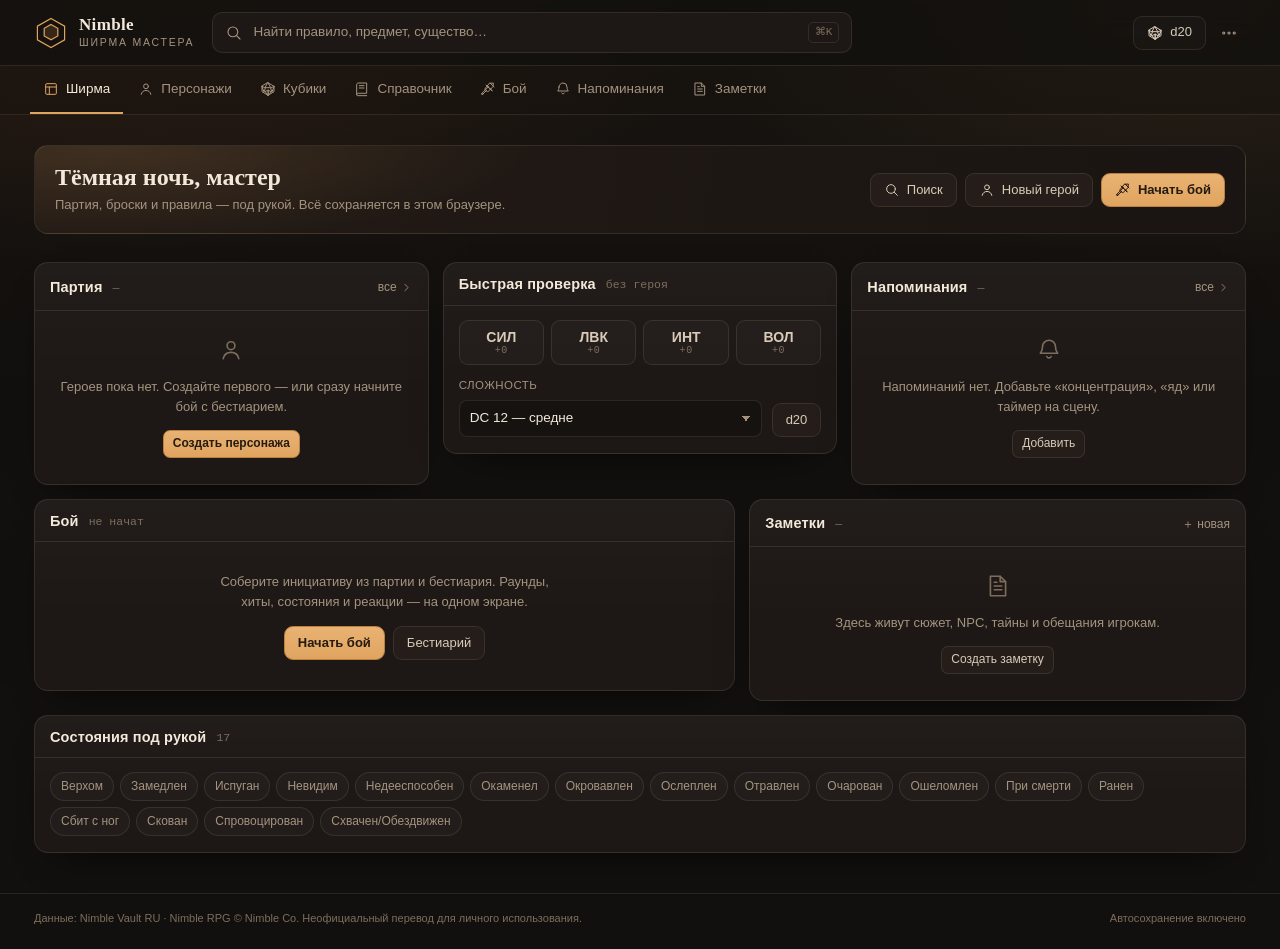
==== nimble-shirma/index.html @ 3bf415f1 "Ширма мастера Nimble: персонажи, кубики, справочник, бой, напоминания и заметки Справочник собран из" ====
<!DOCTYPE html>
<html lang="ru">
<head>
<meta charset="utf-8">
<meta name="viewport" content="width=device-width, initial-scale=1">
<title>Nimble — ширма мастера</title>
<meta name="description" content="Ширма мастера для Nimble RPG: персонажи, броски, справочник, бестиарий, трекер боя, напоминания и заметки.">
<link rel="stylesheet" href="styles.css">
</head>
<body>
<svg class="sprite" aria-hidden="true" focusable="false">
  <symbol id="i-screen" viewBox="0 0 24 24"><path d="M4 5.5A1.5 1.5 0 0 1 5.5 4h13A1.5 1.5 0 0 1 20 5.5v13a1.5 1.5 0 0 1-1.5 1.5h-13A1.5 1.5 0 0 1 4 18.5zM4 9h16M9.5 9v10"/></symbol>
  <symbol id="i-user" viewBox="0 0 24 24"><circle cx="12" cy="8" r="3.6"/><path d="M4.8 20c.7-3.7 3.6-5.8 7.2-5.8s6.5 2.1 7.2 5.8"/></symbol>
  <symbol id="i-d20" viewBox="0 0 24 24"><path d="M12 2.6 21 8v8l-9 5.4L3 16V8z"/><path d="m12 2.6 4 7.4H8zM3 8l5 2.6L6.4 16zM21 8l-5 2.6L17.6 16zM12 21.4V13.6l4.4 2.4zM12 21.4 7.6 16 12 13.6z"/></symbol>
  <symbol id="i-book" viewBox="0 0 24 24"><path d="M4 5.2C4 4 5 3 6.2 3H19v15.4H6.2C5 18.4 4 19.4 4 20.6zM4 20.6C4 21.5 5 22 6 22h13"/><path d="M8 7h7M8 10.5h7"/></symbol>
  <symbol id="i-swords" viewBox="0 0 24 24"><path d="m4 20 6-6M4 20H2.6v-1.4L13 8.2M14.6 3.4 20 3l-.4 5.4-8.2 8.2-4-4z"/><path d="m14 10 4 4M9.6 14.4l-4 4M4 20l-1.4-1.4"/><path d="m9 6 9 9M15 3l6 6"/></symbol>
  <symbol id="i-bell" viewBox="0 0 24 24"><path d="M6 9a6 6 0 1 1 12 0c0 4 1.6 5.4 2 6H4c.4-.6 2-2 2-6z"/><path d="M10 18a2.2 2.2 0 0 0 4 0"/></symbol>
  <symbol id="i-note" viewBox="0 0 24 24"><path d="M5 3h9l5 5v13H5z"/><path d="M14 3v5h5M8.5 12h7M8.5 15.5h7M8.5 8.5H11"/></symbol>
  <symbol id="i-search" viewBox="0 0 24 24"><circle cx="10.5" cy="10.5" r="6.5"/><path d="m15.4 15.4 4.6 4.6"/></symbol>
  <symbol id="i-plus" viewBox="0 0 24 24"><path d="M12 5v14M5 12h14"/></symbol>
  <symbol id="i-close" viewBox="0 0 24 24"><path d="m6 6 12 12M18 6 6 18"/></symbol>
  <symbol id="i-chevron" viewBox="0 0 24 24"><path d="m9 6 6 6-6 6"/></symbol>
  <symbol id="i-dots" viewBox="0 0 24 24"><circle cx="5" cy="12" r="1.4"/><circle cx="12" cy="12" r="1.4"/><circle cx="19" cy="12" r="1.4"/></symbol>
  <symbol id="i-trash" viewBox="0 0 24 24"><path d="M4 7h16M9 7V4h6v3M6 7l1 13h10l1-13M10 11v5M14 11v5"/></symbol>
  <symbol id="i-check" viewBox="0 0 24 24"><path d="m4 12.5 5 5L20 6.5"/></symbol>
  <symbol id="i-edit" viewBox="0 0 24 24"><path d="m4 20 4.5-1 10-10-3.5-3.5-10 10zM14 5l3.5 3.5"/></symbol>
  <symbol id="i-shield" viewBox="0 0 24 24"><path d="M12 3 20 6v6c0 5-3.6 7.9-8 9-4.4-1.1-8-4-8-9V6z"/></symbol>
  <symbol id="i-heart" viewBox="0 0 24 24"><path d="M12 20S4 14.6 4 9.4A4.4 4.4 0 0 1 12 6a4.4 4.4 0 0 1 8 3.4C20 14.6 12 20 12 20z"/></symbol>
  <symbol id="i-bolt" viewBox="0 0 24 24"><path d="m13 2-8 12h6l-1 8 9-13h-6z"/></symbol>
  <symbol id="i-menu" viewBox="0 0 24 24"><path d="M4 7h16M4 12h16M4 17h16"/></symbol>
</svg>

<div class="app">
  <header class="topbar">
    <div class="brand">
      <span class="brand-mark" aria-hidden="true">
        <svg viewBox="0 0 40 40"><path d="M20 3 36 12v16L20 37 4 28V12z"/><path d="m20 10 8 4.5v9L20 28l-8-4.5v-9z"/></svg>
      </span>
      <span class="brand-text">
        <strong>Nimble</strong>
        <em>ширма мастера</em>
      </span>
    </div>

    <button class="search-trigger" id="searchTrigger" type="button">
      <svg class="ico" aria-hidden="true"><use href="#i-search"/></svg>
      <span>Найти правило, предмет, существо…</span>
      <kbd>⌘K</kbd>
    </button>

    <div class="top-actions">
      <button class="btn btn-quiet" id="quickD20" type="button" title="Быстрый d20">
        <svg class="ico" aria-hidden="true"><use href="#i-d20"/></svg>
        <span>d20</span>
      </button>
      <div class="menu-wrap">
        <button class="icon-btn" id="dataMenuBtn" type="button" aria-label="Данные и настройки" aria-expanded="false">
          <svg class="ico" aria-hidden="true"><use href="#i-dots"/></svg>
        </button>
        <div class="menu" id="dataMenu" hidden>
          <button type="button" data-action="export">Экспорт всех данных</button>
          <button type="button" data-action="import">Импорт из файла</button>
          <button type="button" data-action="print">Печать ширмы</button>
          <hr>
          <button type="button" class="danger" data-action="reset">Сбросить всё</button>
          <p class="menu-hint">Данные хранятся только в этом браузере.</p>
        </div>
      </div>
    </div>
  </header>

  <nav class="tabs" id="tabs" aria-label="Разделы ширмы">
    <button class="tab is-active" data-tab="screen" type="button"><svg class="ico" aria-hidden="true"><use href="#i-screen"/></svg><span>Ширма</span></button>
    <button class="tab" data-tab="chars" type="button"><svg class="ico" aria-hidden="true"><use href="#i-user"/></svg><span>Персонажи</span></button>
    <button class="tab" data-tab="dice" type="button"><svg class="ico" aria-hidden="true"><use href="#i-d20"/></svg><span>Кубики</span></button>
    <button class="tab" data-tab="ref" type="button"><svg class="ico" aria-hidden="true"><use href="#i-book"/></svg><span>Справочник</span></button>
    <button class="tab" data-tab="combat" type="button"><svg class="ico" aria-hidden="true"><use href="#i-swords"/></svg><span>Бой</span><span class="tab-badge" id="combatBadge" hidden></span></button>
    <button class="tab" data-tab="reminders" type="button"><svg class="ico" aria-hidden="true"><use href="#i-bell"/></svg><span>Напоминания</span><span class="tab-badge" id="remBadge" hidden></span></button>
    <button class="tab" data-tab="notes" type="button"><svg class="ico" aria-hidden="true"><use href="#i-note"/></svg><span>Заметки</span></button>
  </nav>

  <main class="view" id="view"></main>

  <footer class="footer">
    <span>Данные: Nimble Vault RU · Nimble RPG © Nimble Co. Неофициальный перевод для личного использования.</span>
    <span id="saveState">Автосохранение включено</span>
  </footer>
</div>

<div class="drawer" id="drawer" hidden>
  <div class="drawer-scrim" data-close-drawer></div>
  <aside class="drawer-panel" role="dialog" aria-modal="true" aria-labelledby="drawerTitle">
    <button class="icon-btn drawer-close" type="button" aria-label="Закрыть" data-close-drawer><svg class="ico" aria-hidden="true"><use href="#i-close"/></svg></button>
    <div class="drawer-body" id="drawerBody"></div>
  </aside>
</div>

<div class="modal-root" id="modalRoot" hidden></div>

<div class="palette" id="palette" hidden>
  <div class="palette-scrim" data-close-palette></div>
  <div class="palette-box" role="dialog" aria-modal="true" aria-label="Поиск по ширме">
    <div class="palette-input">
      <svg class="ico" aria-hidden="true"><use href="#i-search"/></svg>
      <input id="paletteInput" type="search" aria-label="Поиск по ширме" placeholder="Правило, предмет, существо, заклинание, заметка…" autocomplete="off" spellcheck="false">
      <kbd>Esc</kbd>
    </div>
    <div class="palette-results" id="paletteResults"></div>
    <div class="palette-foot"><span>↑↓ — выбор</span><span>Enter — открыть</span><span>Esc — закрыть</span></div>
  </div>
</div>

<div class="toasts" id="toasts" aria-live="polite" aria-atomic="false"></div>

<input type="file" id="importFile" accept="application/json,.json" hidden>

<script src="data-ru.js"></script>
<script src="app-core.js"></script>
<script src="app-screen.js"></script>
<script src="app-chars.js"></script>
<script src="app-ref.js"></script>
<script src="app-combat.js"></script>
<script src="app-extra.js"></script>
<script src="app-init.js"></script>
</body>
</html>
---- nimble-shirma/styles.css ----
:root {
  --bg: #12100e;
  --bg-2: #17130f;
  --panel: #1d1815;
  --panel-2: #241d19;
  --panel-3: #2b231e;
  --line: rgba(243, 223, 194, .10);
  --line-strong: rgba(243, 223, 194, .20);
  --ink: #f3e9da;
  --ink-2: #d9cbb8;
  --muted: #a4937f;
  --dim: #7d6d5c;
  --amber: #e0a45f;
  --amber-soft: #f0c38c;
  --amber-dim: rgba(224, 164, 95, .14);
  --ember: #c9683d;
  --green: #93b173;
  --red: #d96a5f;
  --blue: #83a9c9;
  --violet: #a990c9;
  --radius: 14px;
  --radius-sm: 9px;
  --shadow: 0 18px 40px -24px rgba(0, 0, 0, .9);
  --serif: "Iowan Old Style", "Palatino Linotype", Palatino, Georgia, "Times New Roman", serif;
  --sans: -apple-system, BlinkMacSystemFont, "Segoe UI", Roboto, "Helvetica Neue", Arial, sans-serif;
  --mono: "SF Mono", ui-monospace, Menlo, Consolas, monospace;
}

* { box-sizing: border-box; }
[hidden] { display: none !important; }
html { color-scheme: dark; }
body {
  margin: 0;
  min-height: 100vh;
  background:
    radial-gradient(1100px 600px at 12% -10%, rgba(201, 104, 61, .16), transparent 60%),
    radial-gradient(900px 500px at 92% 0%, rgba(224, 164, 95, .10), transparent 55%),
    linear-gradient(180deg, var(--bg-2), var(--bg) 40%);
  color: var(--ink);
  font: 15px/1.55 var(--sans);
  -webkit-font-smoothing: antialiased;
}
body::before {
  content: "";
  position: fixed;
  inset: 0;
  pointer-events: none;
  opacity: .35;
  background-image:
    repeating-linear-gradient(0deg, rgba(255, 255, 255, .014) 0 1px, transparent 1px 3px),
    repeating-linear-gradient(90deg, rgba(255, 255, 255, .010) 0 1px, transparent 1px 4px);
  z-index: 0;
}
.sprite { position: absolute; width: 0; height: 0; overflow: hidden; }
.ico { width: 18px; height: 18px; fill: none; stroke: currentColor; stroke-width: 1.5; stroke-linecap: round; stroke-linejoin: round; flex: 0 0 auto; }
svg.sprite { display: none; }

button, input, select, textarea { font: inherit; color: inherit; }
button { cursor: pointer; }
a { color: var(--amber-soft); }
::selection { background: rgba(224, 164, 95, .30); }
:focus-visible { outline: 2px solid var(--amber); outline-offset: 2px; }

.app { position: relative; z-index: 1; min-height: 100vh; display: flex; flex-direction: column; }

/* ---------- Top bar ---------- */
.topbar {
  position: sticky; top: 0; z-index: 40;
  display: flex; align-items: center; gap: 18px;
  padding: 12px clamp(14px, 3vw, 34px);
  background: rgba(18, 16, 14, .82);
  border-bottom: 1px solid var(--line);
  backdrop-filter: blur(14px);
}
.brand { display: flex; align-items: center; gap: 11px; min-width: 0; }
.brand-mark { width: 34px; height: 34px; color: var(--amber); flex: 0 0 auto; }
.brand-mark svg { width: 100%; height: 100%; fill: none; stroke: currentColor; stroke-width: 1.4; }
.brand-mark svg path:last-child { fill: rgba(224, 164, 95, .16); }
.brand-text { display: flex; flex-direction: column; line-height: 1.1; }
.brand-text strong { font: 600 17px/1 var(--serif); letter-spacing: .02em; }
.brand-text em { font-style: normal; font-size: 10.5px; letter-spacing: .17em; text-transform: uppercase; color: var(--muted); margin-top: 4px; }

.search-trigger {
  display: flex; align-items: center; gap: 10px;
  flex: 1 1 420px; max-width: 640px;
  padding: 9px 12px;
  background: var(--panel); border: 1px solid var(--line); border-radius: 10px;
  color: var(--muted); text-align: left;
  transition: border-color .16s, background .16s;
}
.search-trigger:hover { border-color: var(--line-strong); background: var(--panel-2); color: var(--ink-2); }
.search-trigger span { flex: 1; overflow: hidden; text-overflow: ellipsis; white-space: nowrap; font-size: 13.5px; }
.search-trigger kbd, .palette-input kbd {
  font: 11px/1 var(--mono); color: var(--dim);
  border: 1px solid var(--line); border-radius: 5px; padding: 4px 6px;
}
.top-actions { display: flex; align-items: center; gap: 6px; margin-left: auto; }

/* ---------- Tabs ---------- */
.tabs {
  display: flex; gap: 2px;
  padding: 0 clamp(10px, 3vw, 30px);
  border-bottom: 1px solid var(--line);
  background: rgba(23, 19, 15, .5);
  overflow-x: auto;
  scrollbar-width: none;
}
.tabs::-webkit-scrollbar { display: none; }
.tab {
  position: relative;
  display: inline-flex; align-items: center; gap: 7px;
  padding: 13px 13px 12px;
  background: none; border: 0; border-bottom: 2px solid transparent;
  color: var(--muted); font-size: 13.5px; white-space: nowrap;
}
.tab .ico { width: 16px; height: 16px; }
.tab:hover { color: var(--ink-2); }
.tab.is-active { color: var(--ink); border-bottom-color: var(--amber); }
.tab.is-active .ico { color: var(--amber); }
.tab-badge {
  min-width: 17px; height: 17px; padding: 0 5px;
  display: inline-grid; place-items: center;
  font: 10.5px/1 var(--mono); color: #22180f;
  background: var(--amber); border-radius: 999px;
}

/* ---------- Layout ---------- */
.view { flex: 1; width: 100%; max-width: 1480px; margin: 0 auto; padding: clamp(16px, 2.4vw, 30px) clamp(14px, 3vw, 34px) 40px; }
.page-head { display: flex; align-items: flex-end; gap: 18px; margin: 0 0 20px; flex-wrap: wrap; }
.page-head .eyebrow { font: 11px/1 var(--mono); letter-spacing: .16em; text-transform: uppercase; color: var(--amber); margin: 0 0 7px; }
.page-title { font: 600 clamp(24px, 3vw, 33px)/1.05 var(--serif); margin: 0; letter-spacing: -.01em; }
.page-sub { margin: 7px 0 0; color: var(--muted); font-size: 13.5px; max-width: 70ch; }
.head-actions { display: flex; gap: 8px; margin-left: auto; flex-wrap: wrap; }

.grid { display: grid; gap: 14px; }
.grid-12 { grid-template-columns: repeat(12, minmax(0, 1fr)); }
.col-3 { grid-column: span 3; }
.col-4 { grid-column: span 4; }
.col-5 { grid-column: span 5; }
.col-6 { grid-column: span 6; }
.col-7 { grid-column: span 7; }
.col-8 { grid-column: span 8; }
.col-12 { grid-column: span 12; }

.card {
  background: linear-gradient(180deg, rgba(255, 255, 255, .018), transparent 60%), var(--panel);
  border: 1px solid var(--line);
  border-radius: var(--radius);
  box-shadow: var(--shadow);
  min-width: 0;
}
.card-head { display: flex; align-items: center; gap: 10px; padding: 13px 15px 11px; border-bottom: 1px solid var(--line); }
.card-head h2, .card-head h3 { font: 600 14.5px/1.2 var(--sans); margin: 0; letter-spacing: .01em; }
.card-head .count { font: 11.5px/1 var(--mono); color: var(--dim); }
.card-body { padding: 14px 15px 16px; }
.card-link { margin-left: auto; background: none; border: 0; color: var(--muted); font-size: 12px; display: inline-flex; align-items: center; gap: 3px; padding: 2px 0; }
.card-link:hover { color: var(--amber); }
.card-link .ico { width: 13px; height: 13px; }
.card-flush .card-body { padding: 0; }

/* ---------- Buttons ---------- */
.btn {
  display: inline-flex; align-items: center; justify-content: center; gap: 7px;
  min-height: 34px; padding: 0 13px;
  background: var(--panel-2); border: 1px solid var(--line); border-radius: 9px;
  color: var(--ink-2); font-size: 13px; font-weight: 500;
  transition: background .15s, border-color .15s, color .15s, transform .08s;
}
.btn:hover { background: var(--panel-3); border-color: var(--line-strong); color: var(--ink); }
.btn:active { transform: translateY(1px); }
.btn .ico { width: 16px; height: 16px; }
.btn-primary { background: linear-gradient(180deg, #e9b273, var(--amber)); border-color: #b8813f; color: #241a10; font-weight: 600; }
.btn-primary:hover { background: linear-gradient(180deg, #f2c089, #e5aa65); color: #1d140c; }
.btn-ghost { background: transparent; }
.btn-quiet { background: rgba(255, 255, 255, .02); }
.btn-danger { color: #f0b3ad; border-color: rgba(217, 106, 95, .35); }
.btn-danger:hover { background: rgba(217, 106, 95, .12); }
.btn-sm { min-height: 28px; padding: 0 9px; font-size: 12px; border-radius: 7px; }
.btn-lg { min-height: 40px; padding: 0 18px; font-size: 14px; }
.icon-btn {
  width: 34px; height: 34px; display: inline-grid; place-items: center;
  background: transparent; border: 1px solid transparent; border-radius: 9px; color: var(--muted);
}
.icon-btn:hover { background: var(--panel-2); border-color: var(--line); color: var(--ink); }
.icon-btn.sm { width: 27px; height: 27px; }
.icon-btn.sm .ico { width: 14px; height: 14px; }
.icon-btn.danger:hover { color: var(--red); border-color: rgba(217, 106, 95, .3); }

/* ---------- Chips, tags ---------- */
.chips { display: flex; flex-wrap: wrap; gap: 6px; }
.chip {
  display: inline-flex; align-items: center; gap: 6px;
  min-height: 29px; padding: 0 10px;
  background: rgba(255, 255, 255, .022); border: 1px solid var(--line); border-radius: 999px;
  color: var(--muted); font-size: 12px; white-space: nowrap;
}
.chip:hover { color: var(--ink); border-color: var(--line-strong); }
.chip.is-active { background: var(--amber-dim); border-color: rgba(224, 164, 95, .45); color: var(--amber-soft); }
.chip .n { font: 10.5px/1 var(--mono); color: var(--dim); }
.chip.is-active .n { color: var(--amber); }
.tag {
  display: inline-flex; align-items: center; gap: 5px;
  padding: 2px 7px; border-radius: 6px;
  background: rgba(255, 255, 255, .035);
  border: 1px solid var(--line);
  font-size: 11px; color: var(--muted); white-space: nowrap;
}
.tag.amber { color: var(--amber-soft); border-color: rgba(224, 164, 95, .3); background: var(--amber-dim); }
.tag.red { color: #efb0a9; border-color: rgba(217, 106, 95, .3); background: rgba(217, 106, 95, .10); }
.tag.green { color: #c1d9a8; border-color: rgba(147, 177, 115, .3); background: rgba(147, 177, 115, .10); }
.tag.blue { color: #b0cbe2; border-color: rgba(131, 169, 201, .3); background: rgba(131, 169, 201, .10); }
.tag.violet { color: #cebde4; border-color: rgba(169, 144, 201, .3); background: rgba(169, 144, 201, .10); }

/* ---------- Forms ---------- */
.field { display: flex; flex-direction: column; gap: 5px; min-width: 0; }
.field > label, .field-label { font-size: 11.5px; letter-spacing: .04em; text-transform: uppercase; color: var(--muted); }
.input, input[type="text"], input[type="search"], input[type="number"], input[type="datetime-local"], select, textarea {
  width: 100%; min-height: 36px; padding: 7px 10px;
  background: rgba(0, 0, 0, .22); border: 1px solid var(--line); border-radius: 8px;
  color: var(--ink); font-size: 13.5px;
  transition: border-color .15s, background .15s;
}
textarea { min-height: 90px; resize: vertical; line-height: 1.5; }
input:hover, select:hover, textarea:hover { border-color: var(--line-strong); }
input:focus, select:focus, textarea:focus { outline: none; border-color: rgba(224, 164, 95, .55); background: rgba(0, 0, 0, .3); }
select { appearance: none; background-image: linear-gradient(45deg, transparent 50%, var(--muted) 50%), linear-gradient(135deg, var(--muted) 50%, transparent 50%); background-position: calc(100% - 15px) 15px, calc(100% - 10px) 15px; background-size: 5px 5px; background-repeat: no-repeat; padding-right: 28px; }
.field-row { display: flex; gap: 10px; flex-wrap: wrap; }
.field-row > .field { flex: 1 1 130px; }
.hint { font-size: 11.5px; color: var(--dim); margin: 4px 0 0; }
.check { display: inline-flex; align-items: center; gap: 8px; font-size: 13px; color: var(--ink-2); }
input[type="checkbox"] { width: 15px; height: 15px; accent-color: var(--amber); }
input[type="radio"] { accent-color: var(--amber); }

.searchbar { position: relative; display: flex; align-items: center; }
.searchbar .ico { position: absolute; left: 11px; color: var(--dim); width: 16px; height: 16px; pointer-events: none; }
.searchbar input { padding-left: 35px; }
.searchbar .clear { position: absolute; right: 6px; }

/* ---------- Dashboard ---------- */
.hero {
  position: relative; overflow: hidden;
  display: flex; align-items: center; gap: 20px; flex-wrap: wrap;
  padding: 18px 20px; margin-bottom: 14px;
  border: 1px solid var(--line); border-radius: var(--radius);
  background:
    radial-gradient(600px 140px at 6% 0%, rgba(224, 164, 95, .16), transparent 70%),
    linear-gradient(100deg, #221a15, #1a1512);
}
.hero h1 { font: 600 24px/1.1 var(--serif); margin: 0; }
.hero p { margin: 5px 0 0; color: var(--muted); font-size: 13px; }
.hero-actions { margin-left: auto; display: flex; gap: 8px; flex-wrap: wrap; }

.party-row { display: flex; align-items: center; gap: 11px; padding: 10px 15px; border-bottom: 1px solid var(--line); }
.party-row:last-child { border-bottom: 0; }
.avatar {
  width: 34px; height: 34px; flex: 0 0 auto; border-radius: 50%;
  display: grid; place-items: center;
  background: var(--panel-3); border: 1px solid var(--line);
  font: 600 13px/1 var(--serif); color: var(--amber-soft);
}
.party-main { flex: 1; min-width: 0; }
.party-name { display: flex; align-items: baseline; gap: 8px; font-size: 13.5px; }
.party-name b { font-weight: 600; overflow: hidden; text-overflow: ellipsis; white-space: nowrap; }
.party-name span { color: var(--dim); font-size: 11.5px; white-space: nowrap; }
.party-stats { display: flex; gap: 10px; align-items: center; margin-top: 5px; font: 11px/1 var(--mono); color: var(--muted); }
.hp-bar { position: relative; height: 6px; border-radius: 99px; background: rgba(255, 255, 255, .07); overflow: hidden; margin-top: 6px; }
.hp-fill { position: absolute; inset: 0 auto 0 0; background: linear-gradient(90deg, #7d9c5d, #a6c47f); border-radius: 99px; transition: width .3s; }
.hp-fill.warn { background: linear-gradient(90deg, #c08a3f, #e0a45f); }
.hp-fill.crit { background: linear-gradient(90deg, #a94b42, #d96a5f); }
.hp-fill.mana { background: linear-gradient(90deg, #4f7396, #83a9c9); }

.quick-rolls { display: grid; grid-template-columns: repeat(4, 1fr); gap: 7px; }
.qroll {
  display: flex; flex-direction: column; align-items: center; gap: 2px;
  padding: 9px 5px 8px; border-radius: 9px;
  background: rgba(255, 255, 255, .025); border: 1px solid var(--line);
  color: var(--ink-2);
}
.qroll:hover { border-color: rgba(224, 164, 95, .45); background: var(--amber-dim); color: var(--ink); }
.qroll b { font: 600 14px/1 var(--sans); }
.qroll span { font: 10px/1 var(--mono); color: var(--dim); letter-spacing: .06em; }

.dash-list { display: flex; flex-direction: column; }
.dash-item { display: flex; gap: 10px; align-items: flex-start; padding: 9px 15px; border-bottom: 1px solid var(--line); font-size: 13px; }
.dash-item:last-child { border-bottom: 0; }
.dash-item .dot { width: 5px; height: 5px; border-radius: 50%; background: var(--amber); margin-top: 8px; flex: 0 0 auto; }
.dash-item time { margin-left: auto; color: var(--dim); font: 10.5px/1.6 var(--mono); white-space: nowrap; }

/* ---------- Empty state ---------- */
.empty { text-align: center; padding: 26px 18px; color: var(--muted); }
.empty .ico { width: 26px; height: 26px; color: var(--dim); margin-bottom: 8px; }
.empty p { margin: 0 0 10px; font-size: 13px; }
.empty .btn { margin-top: 2px; }

/* ---------- Character cards ---------- */
.char-grid { display: grid; grid-template-columns: repeat(auto-fill, minmax(290px, 1fr)); gap: 14px; }
.char-card { position: relative; padding: 15px; }
.char-card .top { display: flex; gap: 11px; align-items: flex-start; }
.char-card h3 { margin: 0; font: 600 17px/1.15 var(--serif); }
.char-card .meta { color: var(--muted); font-size: 12px; margin-top: 3px; }
.char-card .res { display: flex; gap: 14px; margin-top: 12px; font-size: 11.5px; color: var(--muted); }
.char-card .res b { font: 600 15px/1 var(--mono); color: var(--ink); }
.char-card .char-note { margin: 9px 0 0; color: var(--dim); font-size: 11.5px; overflow: hidden; text-overflow: ellipsis; white-space: nowrap; }
.char-actions { display: flex; gap: 6px; margin-top: 12px; }

.stat-grid { display: grid; grid-template-columns: repeat(4, 1fr); gap: 8px; }
.stat {
  position: relative; padding: 9px 8px 8px; border-radius: 10px; text-align: center;
  background: rgba(255, 255, 255, .022); border: 1px solid var(--line);
}
.stat .k { font: 10.5px/1 var(--mono); letter-spacing: .1em; color: var(--dim); }
.stat .v { font: 600 21px/1.15 var(--mono); color: var(--ink); margin: 3px 0 2px; }
.stat .roll { font-size: 10px; color: var(--dim); }
button.stat { cursor: pointer; width: 100%; }
button.stat:hover { border-color: rgba(224, 164, 95, .45); background: var(--amber-dim); }

.sheet-grid { display: grid; grid-template-columns: 1.05fr .95fr; gap: 14px; align-items: start; }
.sheet-block { margin-bottom: 12px; }
.sheet-block:last-child { margin-bottom: 0; }
.sheet-h { display: flex; align-items: center; gap: 8px; margin: 0 0 8px; font: 600 13px/1.2 var(--sans); color: var(--ink-2); }
.sheet-h .line { flex: 1; height: 1px; background: var(--line); }

.skill-line { display: flex; align-items: center; gap: 8px; padding: 6px 8px; border-radius: 7px; font-size: 12.5px; }
.skill-line:hover { background: rgba(255, 255, 255, .03); }
.skill-line .nm { flex: 1; }
.skill-line .st { font: 10.5px/1 var(--mono); color: var(--dim); }
.skill-line .pts { font: 12px/1 var(--mono); color: var(--amber-soft); min-width: 18px; text-align: right; }
.skill-line button { background: none; border: 0; color: var(--muted); font-size: 12px; padding: 3px 5px; }

.track { display: flex; align-items: center; gap: 5px; }
.track .box { flex: 1; display: flex; gap: 4px; }
.pip { flex: 1; height: 22px; border-radius: 5px; border: 1px solid var(--line); background: rgba(255, 255, 255, .025); }
.pip.on { background: linear-gradient(180deg, #c98852, #a8663a); border-color: #8f542f; }
.pip.wound.on { background: linear-gradient(180deg, #d96a5f, #a94b42); border-color: #8c3b34; }
.pip.mana.on { background: linear-gradient(180deg, #83a9c9, #4f7396); border-color: #3e6280; }

.hp-edit { display: flex; align-items: center; gap: 6px; }
.hp-edit input { width: 74px; text-align: center; font-family: var(--mono); }
.hp-big { font: 600 30px/1 var(--mono); letter-spacing: -.02em; }
.hp-big small { font-size: 13px; color: var(--dim); }

.weapon-line { display: flex; align-items: center; gap: 8px; padding: 7px 0; border-bottom: 1px solid var(--line); font-size: 12.5px; }
.weapon-line:last-child { border-bottom: 0; }
.weapon-line .dmg { font: 12px/1 var(--mono); color: var(--amber-soft); white-space: nowrap; }
.weapon-line .nm { flex: 1; min-width: 0; overflow: hidden; text-overflow: ellipsis; white-space: nowrap; }

/* ---------- Dice ---------- */
.dice-layout { display: grid; grid-template-columns: 1.15fr .85fr; gap: 14px; align-items: start; }
.dice-tray { display: grid; grid-template-columns: repeat(5, 1fr); gap: 7px; }
.die-btn {
  padding: 11px 4px 9px; border-radius: 10px;
  background: rgba(255, 255, 255, .025); border: 1px solid var(--line);
  display: flex; flex-direction: column; align-items: center; gap: 3px;
}
.die-btn b { font: 600 16px/1 var(--mono); }
.die-btn span { font: 10px/1 var(--sans); color: var(--dim); }
.die-btn:hover { border-color: rgba(224, 164, 95, .5); background: var(--amber-dim); }
.die-btn.is-chosen { border-color: var(--amber); background: var(--amber-dim); color: var(--amber-soft); }

.dice-row { display: flex; gap: 10px; align-items: flex-end; flex-wrap: wrap; margin-top: 12px; }
.dice-row .field { flex: 0 1 90px; }
.dice-row .field.grow { flex: 1 1 180px; }
.adv-toggle { display: inline-flex; border: 1px solid var(--line); border-radius: 8px; overflow: hidden; }
.adv-toggle button { background: transparent; border: 0; padding: 8px 10px; color: var(--muted); font-size: 12px; }
.adv-toggle button + button { border-left: 1px solid var(--line); }
.adv-toggle button.on { background: var(--amber-dim); color: var(--amber-soft); }

.roll-result { margin-top: 14px; padding: 14px; border-radius: 11px; border: 1px solid var(--line); background: rgba(0, 0, 0, .18); }
.roll-result .total { font: 600 38px/1 var(--mono); letter-spacing: -.03em; }
.roll-result .total.crit { color: var(--amber); }
.roll-result .total.miss { color: var(--red); }
.roll-result .detail { color: var(--muted); font: 12px/1.6 var(--mono); margin-top: 6px; word-break: break-word; }
.roll-result .verdict { margin-top: 7px; font-size: 12.5px; }
.roll-result .verdict b { color: var(--amber-soft); }

.rolls { display: flex; flex-direction: column; }
.roll-item { display: flex; align-items: baseline; gap: 9px; padding: 8px 15px; border-bottom: 1px solid var(--line); font-size: 12.5px; }
.roll-item:last-child { border-bottom: 0; }
.roll-item .t { color: var(--dim); font: 10px/1.4 var(--mono); white-space: nowrap; }
.roll-item .lbl { flex: 1; min-width: 0; overflow: hidden; text-overflow: ellipsis; white-space: nowrap; color: var(--muted); }
.roll-item .val { font: 600 14px/1 var(--mono); color: var(--ink); }
.roll-item .val.crit { color: var(--amber); }

/* ---------- Reference ---------- */
.ref-layout { display: grid; grid-template-columns: 340px 1fr; gap: 14px; align-items: start; }
.ref-list { max-height: calc(100vh - 250px); overflow: auto; }
.ref-row {
  display: flex; gap: 9px; align-items: flex-start; width: 100%;
  padding: 10px 13px; border: 0; border-bottom: 1px solid var(--line);
  background: none; text-align: left;
}
.ref-row:hover { background: rgba(255, 255, 255, .03); }
.ref-row.is-active { background: var(--amber-dim); box-shadow: inset 2px 0 0 var(--amber); }
.ref-row .nm { font-size: 13px; color: var(--ink-2); line-height: 1.3; }
.ref-row .sub { font-size: 11px; color: var(--dim); margin-top: 3px; }
.ref-row .ty { margin-left: auto; font: 9.5px/1 var(--mono); letter-spacing: .08em; text-transform: uppercase; color: var(--dim); padding-top: 4px; white-space: nowrap; }

.entry h2 { font: 600 25px/1.12 var(--serif); margin: 0 0 4px; }
.entry .entry-meta { display: flex; flex-wrap: wrap; gap: 6px; margin: 0 0 13px; }
.entry .lede { color: var(--muted); font-size: 13px; margin: 0 0 12px; }
.entry h3 { font: 600 13px/1.2 var(--sans); margin: 17px 0 7px; color: var(--amber-soft); letter-spacing: .03em; }
.entry p { margin: 0 0 9px; font-size: 13.5px; color: var(--ink-2); }
.entry ul { margin: 0 0 10px; padding-left: 18px; font-size: 13.5px; color: var(--ink-2); }
.entry li { margin: 3px 0; }
.entry .kv { display: grid; grid-template-columns: 118px 1fr; gap: 5px 12px; font-size: 13px; }
.entry .kv dt { color: var(--dim); }
.entry .kv dd { margin: 0; }
.entry .action { padding: 9px 0; border-bottom: 1px dashed var(--line); font-size: 13px; }
.entry .action:last-child { border-bottom: 0; }
.entry .action b { color: var(--ink); }
.entry .action .d { color: var(--ink-2); }
.entry .statline { display: flex; flex-wrap: wrap; gap: 6px; margin-bottom: 12px; }
.entry .quote { padding: 9px 12px; border-left: 2px solid rgba(224, 164, 95, .45); background: rgba(224, 164, 95, .05); color: var(--ink-2); font-size: 12.5px; }

/* ---------- Combat ---------- */
.combat-toolbar { display: flex; align-items: center; gap: 10px; flex-wrap: wrap; padding: 12px 15px; border-bottom: 1px solid var(--line); }
.round { display: flex; align-items: baseline; gap: 7px; }
.round b { font: 600 20px/1 var(--mono); }
.round span { font: 10.5px/1 var(--mono); letter-spacing: .1em; text-transform: uppercase; color: var(--dim); }
.combat-list { display: flex; flex-direction: column; }
.combatant {
  position: relative; display: grid; grid-template-columns: 44px 1fr auto; gap: 12px;
  padding: 11px 15px; border-bottom: 1px solid var(--line);
}
.combatant:last-child { border-bottom: 0; }
.combatant.is-current { background: linear-gradient(90deg, rgba(224, 164, 95, .13), transparent 55%); box-shadow: inset 2px 0 0 var(--amber); }
.combatant.is-down { opacity: .55; }
.init {
  width: 40px; height: 40px; border-radius: 10px; display: grid; place-items: center;
  background: rgba(0, 0, 0, .25); border: 1px solid var(--line);
  font: 600 17px/1 var(--mono); color: var(--ink-2);
}
.is-current .init { background: var(--amber); border-color: #b8813f; color: #241a10; }
.cname { display: flex; align-items: center; gap: 7px; flex-wrap: wrap; font-size: 14px; }
.cname b { font-weight: 600; }
.cname .lvl { font: 10.5px/1 var(--mono); color: var(--dim); }
.cstats { display: flex; align-items: center; gap: 9px; margin-top: 3px; font: 11px/1 var(--mono); color: var(--muted); flex-wrap: wrap; }
.cstats .armor { color: var(--blue); }
.combatant .cbar { max-width: 290px; margin-top: 6px; }
.conds { display: flex; flex-wrap: wrap; gap: 4px; margin-top: 6px; }
.cond-chip {
  display: inline-flex; align-items: center; gap: 4px;
  padding: 2px 6px; border-radius: 5px; font-size: 10.5px;
  background: rgba(217, 106, 95, .14); border: 1px solid rgba(217, 106, 95, .25); color: #efb0a9;
  cursor: pointer;
}
.cond-chip:hover { background: rgba(217, 106, 95, .25); }
.cond-chip::after { content: "×"; opacity: .6; }
.cside { display: flex; flex-direction: column; align-items: flex-end; gap: 6px; }
.hp-quick { display: flex; align-items: center; gap: 4px; }
.hp-quick input { width: 58px; min-height: 30px; text-align: center; font-family: var(--mono); }
.actions-pips { display: flex; gap: 3px; }
.apip { width: 16px; height: 8px; border-radius: 3px; background: rgba(255, 255, 255, .08); border: 1px solid var(--line); }
.apip.on { background: var(--amber); border-color: #b8813f; }

.combat-empty { padding: 30px 20px; text-align: center; }
.combat-empty p { color: var(--muted); max-width: 46ch; margin: 0 auto 14px; font-size: 13px; }
.combat-setup { display: grid; grid-template-columns: 1fr 1fr; gap: 12px; }

/* ---------- Reminders ---------- */
.rem-layout { display: grid; grid-template-columns: 1.2fr .8fr; gap: 14px; align-items: start; }
.rem-list { display: flex; flex-direction: column; }
.reminder {
  display: flex; gap: 11px; align-items: flex-start;
  padding: 12px 15px; border-bottom: 1px solid var(--line);
}
.reminder:last-child { border-bottom: 0; }
.reminder.overdue { background: rgba(217, 106, 95, .06); }
.reminder.done { opacity: .45; }
.rem-check { width: 18px; height: 18px; margin-top: 2px; border: 1px solid var(--line-strong); border-radius: 5px; background: transparent; display: grid; place-items: center; flex: 0 0 auto; }
.rem-check:hover { border-color: var(--amber); }
.rem-check .ico { width: 11px; height: 11px; color: var(--amber); opacity: 0; }
.reminder.done .rem-check .ico { opacity: 1; }
.rem-main { flex: 1; min-width: 0; }
.rem-text { font-size: 13.5px; }
.reminder.done .rem-text { text-decoration: line-through; }
.rem-meta { display: flex; flex-wrap: wrap; gap: 6px; align-items: center; margin-top: 4px; font: 10.5px/1.4 var(--mono); color: var(--dim); }
.rem-time { color: var(--amber-soft); }
.rem-time.overdue { color: var(--red); }
.rem-actions { display: flex; gap: 2px; }
.rem-actions .icon-btn { width: 26px; height: 26px; }
.rem-actions .ico { width: 13px; height: 13px; }
.rem-form { display: flex; flex-direction: column; gap: 10px; }

/* ---------- Notes ---------- */
.notes-layout { display: grid; grid-template-columns: 300px 1fr; gap: 14px; align-items: start; }
.notes-side { display: flex; flex-direction: column; max-height: calc(100vh - 230px); }
.notes-search { padding: 10px 12px; border-bottom: 1px solid var(--line); }
.notes-list { overflow: auto; }
.note-item { display: block; width: 100%; text-align: left; padding: 10px 13px; border: 0; border-bottom: 1px solid var(--line); background: none; }
.note-item:hover { background: rgba(255, 255, 255, .03); }
.note-item.is-active { background: var(--amber-dim); box-shadow: inset 2px 0 0 var(--amber); }
.note-item b { display: block; font-size: 13px; font-weight: 600; color: var(--ink-2); overflow: hidden; text-overflow: ellipsis; white-space: nowrap; }
.note-item span { display: block; font-size: 11px; color: var(--dim); margin-top: 3px; overflow: hidden; text-overflow: ellipsis; white-space: nowrap; }
.note-item time { display: block; font: 10px/1.4 var(--mono); color: var(--dim); margin-top: 4px; }

.editor { display: flex; flex-direction: column; min-height: 440px; }
.editor-head { display: flex; gap: 8px; align-items: center; padding: 11px 13px; border-bottom: 1px solid var(--line); }
.editor-title { flex: 1; background: none; border: 0; font: 600 20px/1.2 var(--serif); color: var(--ink); padding: 2px 0; min-height: 30px; }
.editor-title:focus { outline: none; }
.editor-tools { display: flex; flex-wrap: wrap; gap: 2px; padding: 7px 9px; border-bottom: 1px solid var(--line); background: rgba(0, 0, 0, .14); }
.tool {
  min-width: 30px; height: 28px; padding: 0 7px; border-radius: 6px;
  background: transparent; border: 1px solid transparent; color: var(--muted);
  display: inline-grid; place-items: center; font-size: 12.5px;
}
.tool:hover { background: var(--panel-3); color: var(--ink); border-color: var(--line); }
.tool b, .tool i, .tool u { pointer-events: none; }
.tool-sep { width: 1px; height: 18px; background: var(--line); margin: 5px 4px; }
.note-body {
  flex: 1; min-height: 340px; padding: 16px 18px;
  font-size: 14px; line-height: 1.7; color: var(--ink-2);
  outline: none; overflow-wrap: break-word;
}
.note-body:empty::before { content: attr(data-placeholder); color: var(--dim); }
.note-body h1, .note-body h2, .note-body h3 { font-family: var(--serif); color: var(--ink); margin: .8em 0 .35em; line-height: 1.2; }
.note-body h1 { font-size: 24px; } .note-body h2 { font-size: 19px; } .note-body h3 { font-size: 16px; }
.note-body p { margin: 0 0 .65em; }
.note-body ul, .note-body ol { margin: 0 0 .8em; padding-left: 22px; }
.note-body blockquote { margin: .6em 0; padding: 6px 12px; border-left: 2px solid rgba(224, 164, 95, .5); background: rgba(224, 164, 95, .05); color: var(--muted); }
.note-body b, .note-body strong { color: var(--ink); }
.note-body a { color: var(--amber-soft); }
.editor-foot { display: flex; gap: 10px; align-items: center; padding: 8px 13px; border-top: 1px solid var(--line); font-size: 11px; color: var(--dim); }
.editor-foot .saved { margin-left: auto; color: var(--green); }

/* ---------- Drawer ---------- */
.drawer { position: fixed; inset: 0; z-index: 60; }
.drawer-scrim { position: absolute; inset: 0; background: rgba(8, 6, 5, .6); backdrop-filter: blur(2px); }
.drawer-panel {
  position: absolute; top: 0; right: 0; bottom: 0; width: min(560px, 94vw);
  background: var(--panel);
  border-left: 1px solid var(--line-strong);
  box-shadow: -30px 0 60px -30px #000;
  overflow: auto;
  animation: slideIn .22s ease;
}
@keyframes slideIn { from { transform: translateX(30px); opacity: .4; } to { transform: none; opacity: 1; } }
.drawer-body { padding: 24px 22px 40px; }
.drawer-close { position: sticky; top: 10px; margin-left: auto; display: grid; z-index: 2; background: var(--panel-2); }

/* ---------- Modal ---------- */
.modal-root { position: fixed; inset: 0; z-index: 70; display: grid; place-items: center; padding: 18px; }
.modal-scrim { position: absolute; inset: 0; background: rgba(8, 6, 5, .68); backdrop-filter: blur(3px); }
.modal {
  position: relative; width: min(720px, 96vw); max-height: 90vh; overflow: auto;
  background: var(--panel); border: 1px solid var(--line-strong); border-radius: 16px;
  box-shadow: 0 40px 90px -30px #000;
  animation: pop .18s ease;
}
.modal.wide { width: min(980px, 96vw); }
@keyframes pop { from { transform: translateY(8px) scale(.99); opacity: .5; } to { transform: none; opacity: 1; } }
.modal-head { display: flex; align-items: center; gap: 12px; padding: 16px 18px 13px; border-bottom: 1px solid var(--line); position: sticky; top: 0; background: var(--panel); z-index: 2; }
.modal-head h2 { margin: 0; font: 600 19px/1.2 var(--serif); }
.modal-head .icon-btn { margin-left: auto; }
.modal-body { padding: 16px 18px; }
.modal-foot { display: flex; gap: 8px; align-items: center; padding: 12px 18px; border-top: 1px solid var(--line); position: sticky; bottom: 0; background: var(--panel); }
.modal-foot .spacer { flex: 1; }

.steps { display: flex; gap: 6px; margin: 0 0 16px; }
.step { flex: 1; padding-top: 7px; border-top: 2px solid var(--line); font-size: 11px; color: var(--dim); }
.step.on { border-top-color: var(--amber); color: var(--amber-soft); }
.step.done { border-top-color: rgba(224, 164, 95, .45); color: var(--muted); }

.pick-grid { display: grid; grid-template-columns: repeat(auto-fill, minmax(155px, 1fr)); gap: 7px; }
.pick {
  padding: 9px 10px; border-radius: 9px; text-align: left;
  background: rgba(255, 255, 255, .02); border: 1px solid var(--line);
}
.pick:hover { border-color: var(--line-strong); }
.pick.is-active { border-color: var(--amber); background: var(--amber-dim); }
.pick b { display: block; font-size: 12.5px; font-weight: 600; }
.pick span { display: block; font-size: 10.5px; color: var(--dim); margin-top: 2px; }

.attr-assign { display: grid; grid-template-columns: repeat(4, 1fr); gap: 8px; }
.attr-box { padding: 9px; border: 1px solid var(--line); border-radius: 9px; text-align: center; background: rgba(255, 255, 255, .02); }
.attr-box .k { font: 10px/1 var(--mono); letter-spacing: .1em; color: var(--dim); }
.attr-box select { margin-top: 6px; text-align: center; font-family: var(--mono); font-size: 15px; }

/* ---------- Palette ---------- */
.palette { position: fixed; inset: 0; z-index: 80; display: flex; align-items: flex-start; justify-content: center; padding: 10vh 16px 16px; }
.palette-scrim { position: absolute; inset: 0; background: rgba(8, 6, 5, .68); backdrop-filter: blur(4px); }
.palette-box { position: relative; width: min(680px, 96vw); background: var(--panel); border: 1px solid var(--line-strong); border-radius: 14px; box-shadow: 0 40px 90px -30px #000; overflow: hidden; }
.palette-input { display: flex; align-items: center; gap: 10px; padding: 12px 14px; border-bottom: 1px solid var(--line); }
.palette-input .ico { color: var(--amber); }
.palette-input input { flex: 1; background: none; border: 0; min-height: 30px; font-size: 16px; padding: 0; }
.palette-input input:focus { outline: none; }
.palette-results { max-height: 54vh; overflow: auto; }
.p-result { display: flex; align-items: center; gap: 10px; width: 100%; padding: 10px 14px; border: 0; border-bottom: 1px solid var(--line); background: none; text-align: left; }
.p-result:hover, .p-result.is-active { background: var(--amber-dim); }
.p-result .nm { font-size: 13.5px; color: var(--ink-2); }
.p-result .nm mark { background: rgba(224, 164, 95, .28); color: var(--amber-soft); border-radius: 2px; padding: 0 1px; }
.p-result .sub { font-size: 10.5px; color: var(--dim); margin-top: 2px; }
.p-result .ty { margin-left: auto; font: 9.5px/1 var(--mono); letter-spacing: .08em; text-transform: uppercase; color: var(--dim); }
.palette-foot { display: flex; gap: 14px; padding: 7px 14px; border-top: 1px solid var(--line); font: 10px/1.4 var(--mono); color: var(--dim); }
.palette-empty { padding: 22px 16px; text-align: center; color: var(--muted); font-size: 12.5px; }

/* ---------- Menu ---------- */
.menu-wrap { position: relative; }
.menu {
  position: absolute; right: 0; top: calc(100% + 7px); width: 236px; z-index: 50;
  background: var(--panel-2); border: 1px solid var(--line-strong); border-radius: 11px;
  padding: 5px; box-shadow: 0 24px 50px -20px #000;
}
.menu button { display: block; width: 100%; text-align: left; padding: 8px 10px; border: 0; border-radius: 7px; background: none; font-size: 12.5px; color: var(--ink-2); }
.menu button:hover { background: rgba(255, 255, 255, .05); }
.menu button.danger { color: #efb0a9; }
.menu hr { border: 0; border-top: 1px solid var(--line); margin: 5px 3px; }
.menu-hint { margin: 6px 10px 5px; font-size: 10.5px; color: var(--dim); line-height: 1.4; }

/* ---------- Toasts ---------- */
.toasts { position: fixed; right: 16px; bottom: 16px; z-index: 90; display: flex; flex-direction: column; gap: 8px; max-width: min(360px, calc(100vw - 32px)); }
.toast {
  display: flex; gap: 9px; align-items: flex-start;
  padding: 10px 12px; border-radius: 10px;
  background: var(--panel-3); border: 1px solid var(--line-strong);
  box-shadow: 0 16px 36px -16px #000;
  font-size: 12.5px; color: var(--ink-2);
  animation: toastIn .2s ease;
}
@keyframes toastIn { from { transform: translateY(8px); opacity: 0; } to { transform: none; opacity: 1; } }
.toast .ico { color: var(--amber); margin-top: 1px; }
.toast b { color: var(--ink); }

/* ---------- Footer ---------- */
.footer { display: flex; gap: 14px; justify-content: space-between; flex-wrap: wrap; padding: 16px clamp(14px, 3vw, 34px) 22px; border-top: 1px solid var(--line); color: var(--dim); font-size: 11px; }

/* ---------- Utility ---------- */
.muted { color: var(--muted); }
.dim { color: var(--dim); }
.mono { font-family: var(--mono); }
.serif { font-family: var(--serif); }
.small { font-size: 11.5px; }
.right { text-align: right; }
.grow { flex: 1; }
.row { display: flex; gap: 8px; align-items: center; flex-wrap: wrap; }
.stack { display: flex; flex-direction: column; gap: 10px; }
.mt-8 { margin-top: 8px; } .mt-12 { margin-top: 12px; } .mt-16 { margin-top: 16px; }
.mb-0 { margin-bottom: 0; }
.nowrap { white-space: nowrap; }
.hidden { display: none !important; }
hr.sep { border: 0; border-top: 1px solid var(--line); margin: 14px 0; }
.subhead { display: flex; align-items: center; gap: 8px; margin: 0 0 9px; font: 600 12px/1.2 var(--sans); color: var(--muted); text-transform: uppercase; letter-spacing: .08em; }

/* ---------- Responsive ---------- */
@media (max-width: 1100px) {
  .col-3, .col-4, .col-5 { grid-column: span 6; }
  .col-7, .col-8 { grid-column: span 12; }
  .sheet-grid, .dice-layout, .rem-layout { grid-template-columns: 1fr; }
  .ref-layout { grid-template-columns: 290px 1fr; }
  .combat-setup { grid-template-columns: 1fr; }
}
@media (max-width: 820px) {
  .topbar { gap: 10px; flex-wrap: wrap; padding: 10px 14px; }
  .brand-text em { display: none; }
  .search-trigger { order: 3; flex: 1 1 100%; max-width: none; }
  .search-trigger kbd { display: none; }
  .tabs { padding: 0 6px; }
  .tab { padding: 11px 9px; font-size: 12.5px; }
  .tab span:not(.tab-badge) { display: none; }
  .tab .ico { width: 18px; height: 18px; }
  .tab.is-active span:not(.tab-badge) { display: inline; }
  .col-3, .col-4, .col-5, .col-6, .col-7, .col-8 { grid-column: span 12; }
  .ref-layout { grid-template-columns: 1fr; }
  .ref-list { max-height: 320px; }
  .notes-layout { grid-template-columns: 1fr; }
  .notes-side { max-height: 260px; }
  .quick-rolls { grid-template-columns: repeat(4, 1fr); }
  .dice-tray { grid-template-columns: repeat(5, 1fr); }
  .page-head { gap: 10px; }
  .head-actions { margin-left: 0; width: 100%; }
  .combatant { grid-template-columns: 38px 1fr; }
  .cside { grid-column: 2; flex-direction: row; align-items: center; justify-content: space-between; flex-wrap: wrap; }
  .combatant .cbar { max-width: none; }
  .footer { font-size: 10px; }
}
@media (max-width: 520px) {
  .brand-text strong { font-size: 15px; }
  .btn-lg { width: 100%; }
  .head-actions .btn { flex: 1; }
  .stat-grid { grid-template-columns: repeat(4, 1fr); }
  .stat .v { font-size: 18px; }
  .modal-root { padding: 8px; }
  .attr-assign { grid-template-columns: repeat(2, 1fr); }
  .dice-row .field { flex: 1 1 40%; }
}

@media print {
  body { background: #fff; color: #111; }
  body::before, .topbar, .tabs, .footer, .head-actions, .toasts { display: none !important; }
  .view { max-width: none; padding: 0; }
  .card { border-color: #bbb; box-shadow: none; break-inside: avoid; background: #fff; }
  .page-title, .card-head h2, .entry h2 { color: #111; }
}
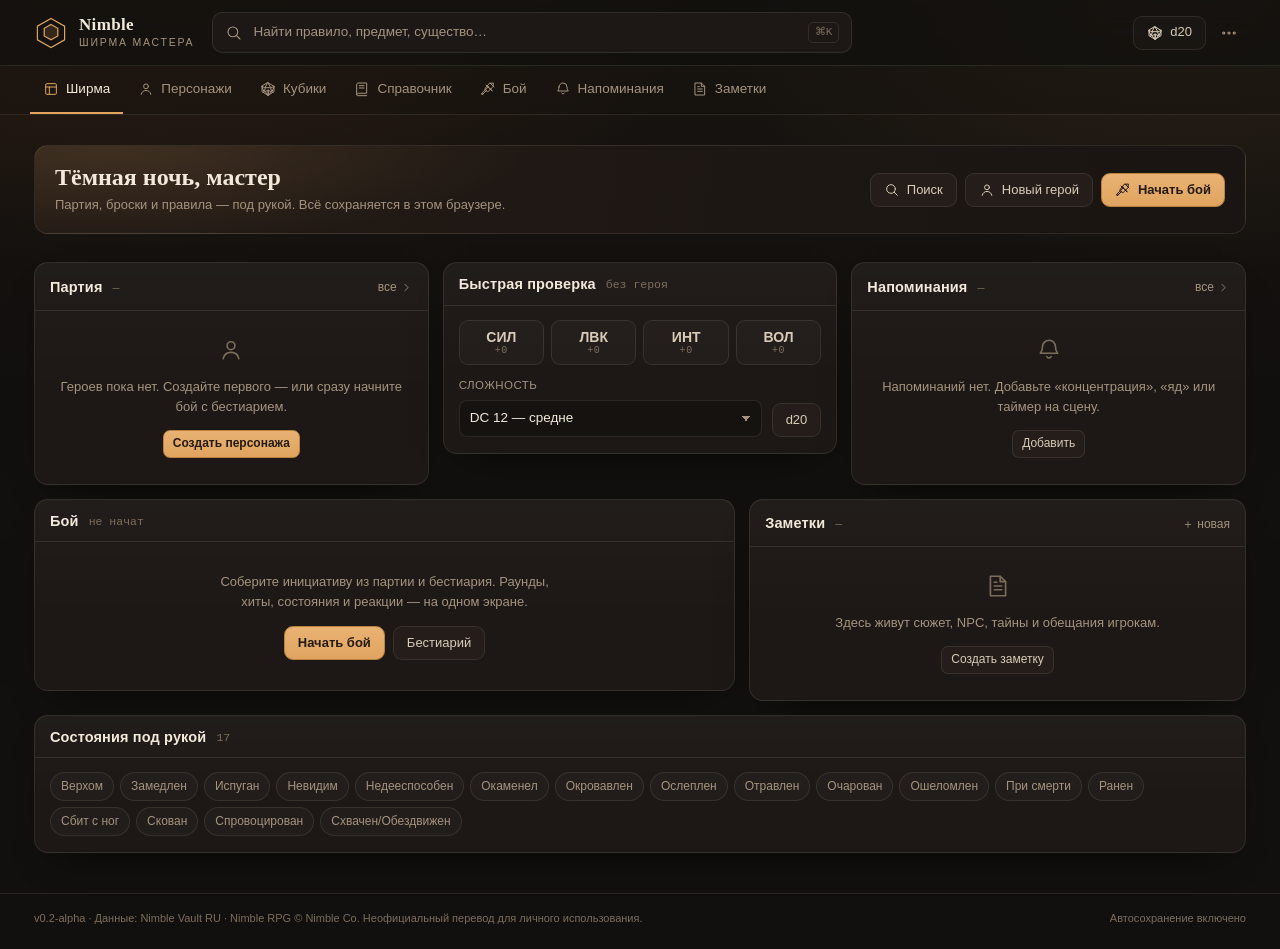
==== commit dca58861: "Новые функции: предыстория в конструкторе, свои существа и оружие, печатные карточки - Конструктор п" ====
--- a/nimble-shirma/index.html
+++ b/nimble-shirma/index.html
@@ -82,7 +82,7 @@
   <main class="view" id="view"></main>
 
   <footer class="footer">
-    <span>Данные: Nimble Vault RU · Nimble RPG © Nimble Co. Неофициальный перевод для личного использования.</span>
+    <span>v0.2-alpha · Данные: Nimble Vault RU · Nimble RPG © Nimble Co. Неофициальный перевод для личного использования.</span>
     <span id="saveState">Автосохранение включено</span>
   </footer>
 </div>
--- a/nimble-shirma/styles.css
+++ b/nimble-shirma/styles.css
@@ -624,6 +624,24 @@
 /* ---------- Footer ---------- */
 .footer { display: flex; gap: 14px; justify-content: space-between; flex-wrap: wrap; padding: 16px clamp(14px, 3vw, 34px) 22px; border-top: 1px solid var(--line); color: var(--dim); font-size: 11px; }
 
+
+/* ---------- Print cards ---------- */
+.print-sheet { max-width: 560px; margin: 0 auto; padding: 18px 20px 20px; background: #fff; color: #16130f; border: 1px solid #000; border-radius: 12px; font-family: var(--serif); }
+.print-sheet .card-h { font-size: 26px; font-weight: 600; line-height: 1.1; margin: 0 0 4px; }
+.print-sheet .card-sub { font-size: 12px; letter-spacing: .04em; text-transform: uppercase; color: #6b5d4d; border-bottom: 2px solid #16130f; padding-bottom: 8px; margin-bottom: 12px; }
+.print-sheet .card-stats { display: grid; grid-template-columns: repeat(4, minmax(0,1fr)); gap: 8px; margin-bottom: 12px; }
+.print-sheet .card-stats > div { border: 1px solid #a9957c; border-radius: 8px; padding: 6px 8px; }
+.print-sheet .card-stats span { display: block; font-size: 10px; text-transform: uppercase; letter-spacing: .06em; color: #6b5d4d; }
+.print-sheet .card-stats b { font-size: 16px; font-family: var(--mono); }
+.print-sheet .card-sec { margin-top: 10px; }
+.print-sheet .card-sec h4 { font-size: 11px; letter-spacing: .1em; text-transform: uppercase; color: #6b5d4d; margin: 0 0 6px; }
+.print-sheet .card-sec p, .print-sheet .card-sec li { margin: 0 0 6px; font-size: 13.5px; line-height: 1.5; color: #1c1a17; }
+.print-sheet .card-sec b { font-weight: 700; }
+@media print {
+  .print-sheet { border:none; border-radius:0; max-width:none; padding:0; }
+  .print-sheet .card-stats > div { break-inside: avoid; }
+}
+
 /* ---------- Utility ---------- */
 .muted { color: var(--muted); }
 .dim { color: var(--dim); }
@@ -685,9 +703,18 @@
 }
 
 @media print {
-  body { background: #fff; color: #111; }
+  body { background: #fff; color: #111 !important; }
   body::before, .topbar, .tabs, .footer, .head-actions, .toasts { display: none !important; }
-  .view { max-width: none; padding: 0; }
+  .view, .drawer, .palette { display: none !important; }
   .card { border-color: #bbb; box-shadow: none; break-inside: avoid; background: #fff; }
   .page-title, .card-head h2, .entry h2 { color: #111; }
-}
+  .modal-root { position: static; display: block !important; padding: 0; overflow: visible; }
+  .modal-scrim { display: none !important; }
+  .modal { position: static; width: 100%; max-width: none; max-height: none; overflow: visible; border: none; box-shadow: none; background: #fff; color: #111; }
+  .modal-head, .modal-foot, .print-actions, .drawer-close { display: none !important; }
+  .modal-body { padding: 18pt 18pt 24pt; color: #111; }
+  #cardPrint .kv { color: #111; }
+  #cardPrint h2, #cardPrint h3 { color: #111; }
+  #cardPrint .entry p, #cardPrint .entry .action, #cardPrint .entry a { color: #111; }
+  #cardPrint .muted, #cardPrint .dim, #cardPrint .hint { color:#333; }
+}
